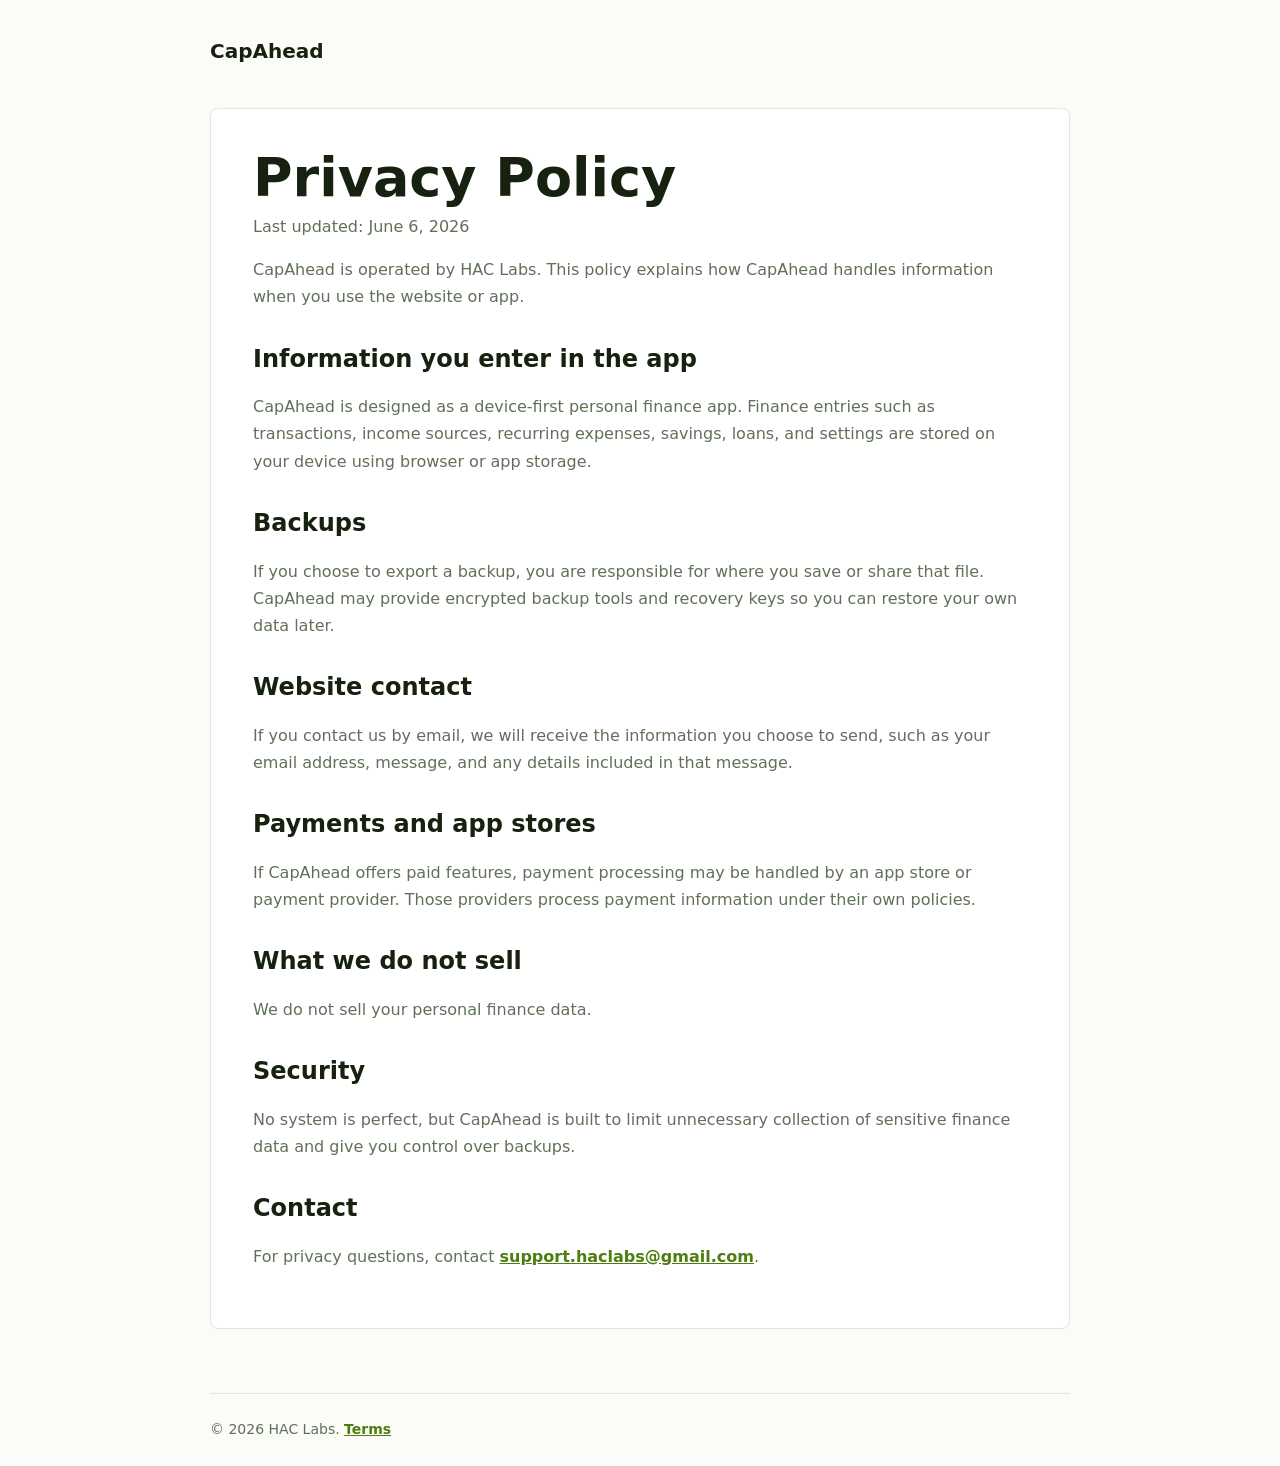
==== privacy.html @ 2d3ce10b "Create CapAhead website" ====
<!doctype html>
<html lang="en">
<head>
  <meta charset="utf-8">
  <meta name="viewport" content="width=device-width, initial-scale=1">
  <meta name="description" content="Privacy Policy for CapAhead by HAC Labs.">
  <title>Privacy Policy | CapAhead</title>
  <link rel="stylesheet" href="legal.css">
</head>
<body>
  <header><a class="brand" href="index.html">CapAhead</a></header>
  <main>
    <article class="doc">
      <h1>Privacy Policy</h1>
      <p class="updated">Last updated: June 6, 2026</p>

      <p>CapAhead is operated by HAC Labs. This policy explains how CapAhead handles information when you use the website or app.</p>

      <h2>Information you enter in the app</h2>
      <p>CapAhead is designed as a device-first personal finance app. Finance entries such as transactions, income sources, recurring expenses, savings, loans, and settings are stored on your device using browser or app storage.</p>

      <h2>Backups</h2>
      <p>If you choose to export a backup, you are responsible for where you save or share that file. CapAhead may provide encrypted backup tools and recovery keys so you can restore your own data later.</p>

      <h2>Website contact</h2>
      <p>If you contact us by email, we will receive the information you choose to send, such as your email address, message, and any details included in that message.</p>

      <h2>Payments and app stores</h2>
      <p>If CapAhead offers paid features, payment processing may be handled by an app store or payment provider. Those providers process payment information under their own policies.</p>

      <h2>What we do not sell</h2>
      <p>We do not sell your personal finance data.</p>

      <h2>Security</h2>
      <p>No system is perfect, but CapAhead is built to limit unnecessary collection of sensitive finance data and give you control over backups.</p>

      <h2>Contact</h2>
      <p>For privacy questions, contact <a href="mailto:support.haclabs@gmail.com">support.haclabs@gmail.com</a>.</p>
    </article>
  </main>
  <footer>© 2026 HAC Labs. <a href="terms.html">Terms</a></footer>
</body>
</html>
---- legal.css ----
:root {
  --bg: #fbfbf7;
  --surface: #ffffff;
  --text: #17210f;
  --muted: #60705a;
  --line: #e1e8d5;
  --primary: #4f7d0f;
  font-family: Inter, ui-sans-serif, system-ui, -apple-system, BlinkMacSystemFont, "Segoe UI", sans-serif;
}

* { box-sizing: border-box; }

body {
  margin: 0;
  background: var(--bg);
  color: var(--text);
  line-height: 1.7;
}

header,
main,
footer {
  width: min(860px, calc(100% - 32px));
  margin: 0 auto;
}

header { padding: 34px 0 12px; }

main { padding: 28px 0 64px; }

footer {
  border-top: 1px solid var(--line);
  padding: 24px 0;
  color: var(--muted);
  font-size: 14px;
}

a {
  color: var(--primary);
  font-weight: 700;
}

.brand {
  color: var(--text);
  text-decoration: none;
  font-weight: 900;
  font-size: 20px;
}

.doc {
  background: var(--surface);
  border: 1px solid var(--line);
  border-radius: 8px;
  padding: clamp(22px, 5vw, 42px);
}

h1 {
  margin: 0 0 8px;
  font-size: clamp(34px, 7vw, 54px);
  line-height: 1;
  letter-spacing: 0;
}

h2 {
  margin-top: 34px;
  line-height: 1.2;
}

p,
li {
  color: var(--muted);
}

.updated {
  color: var(--muted);
  margin-top: 0;
}
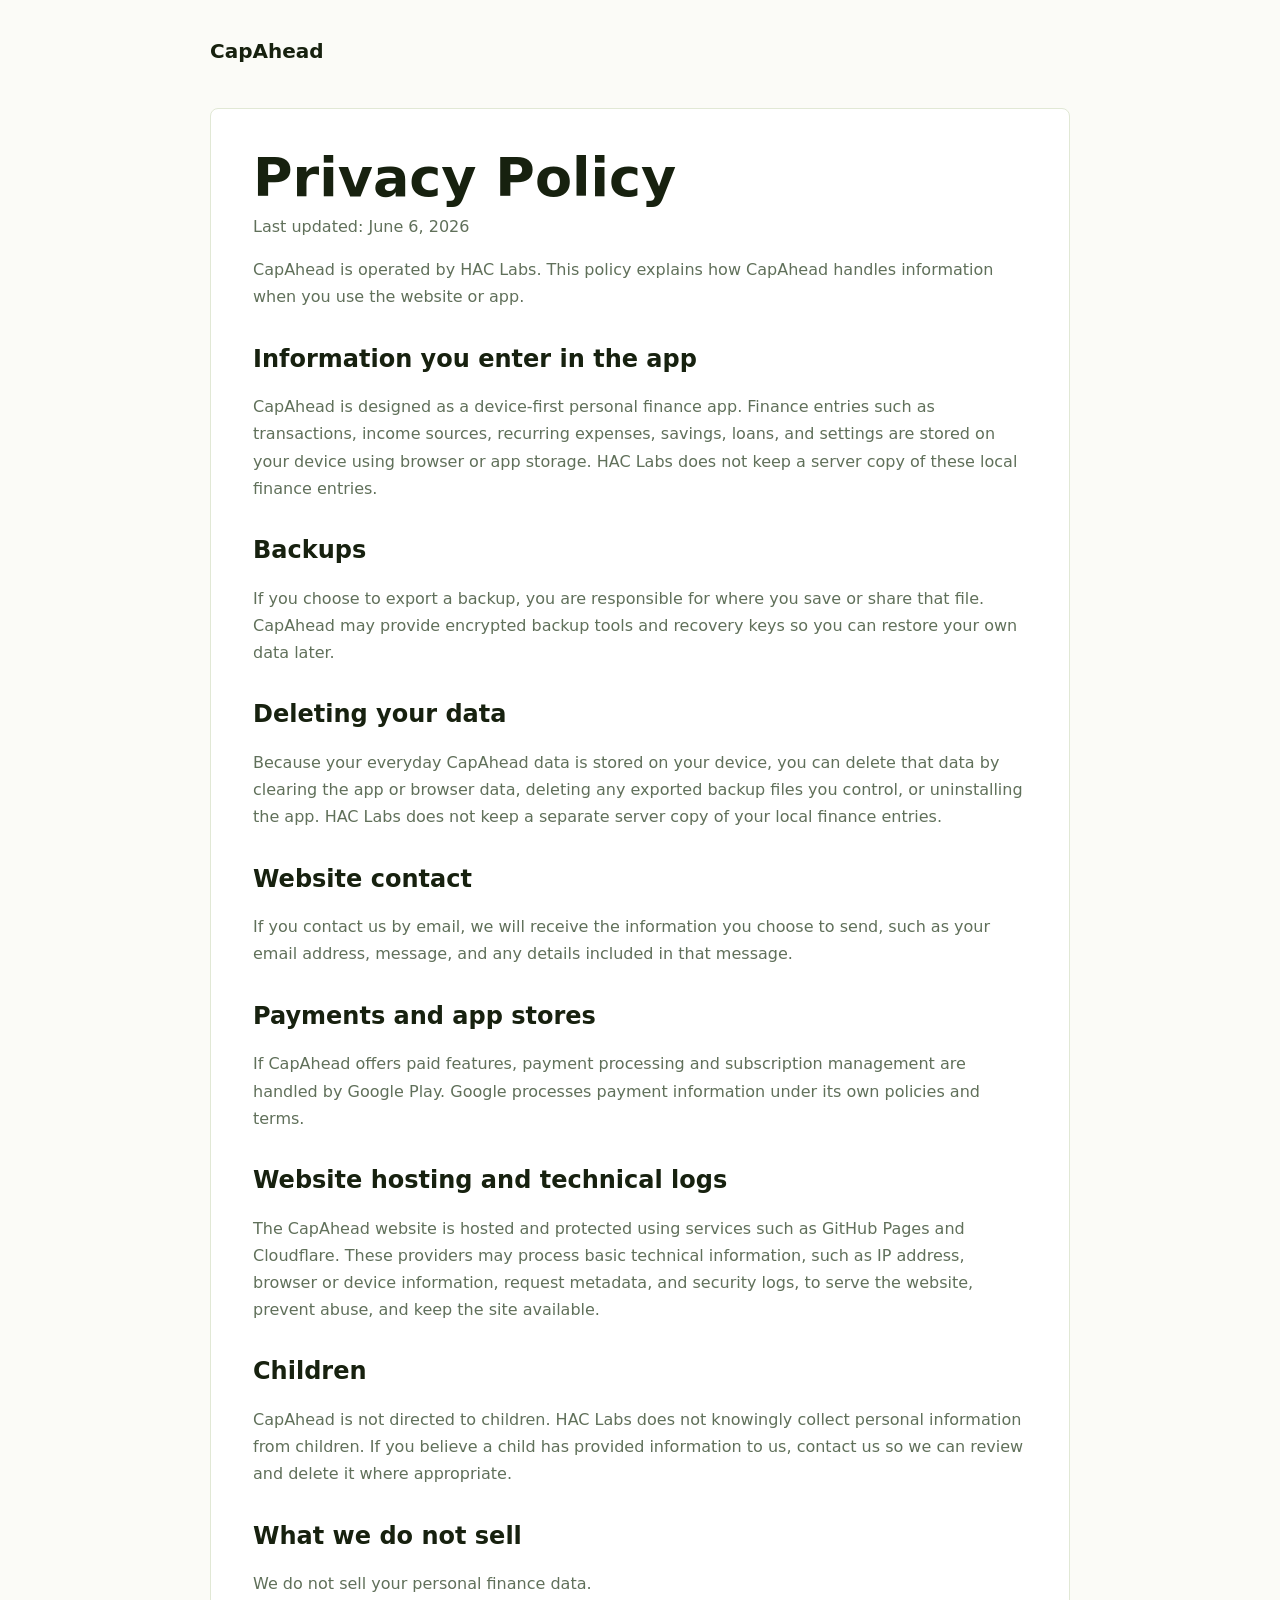
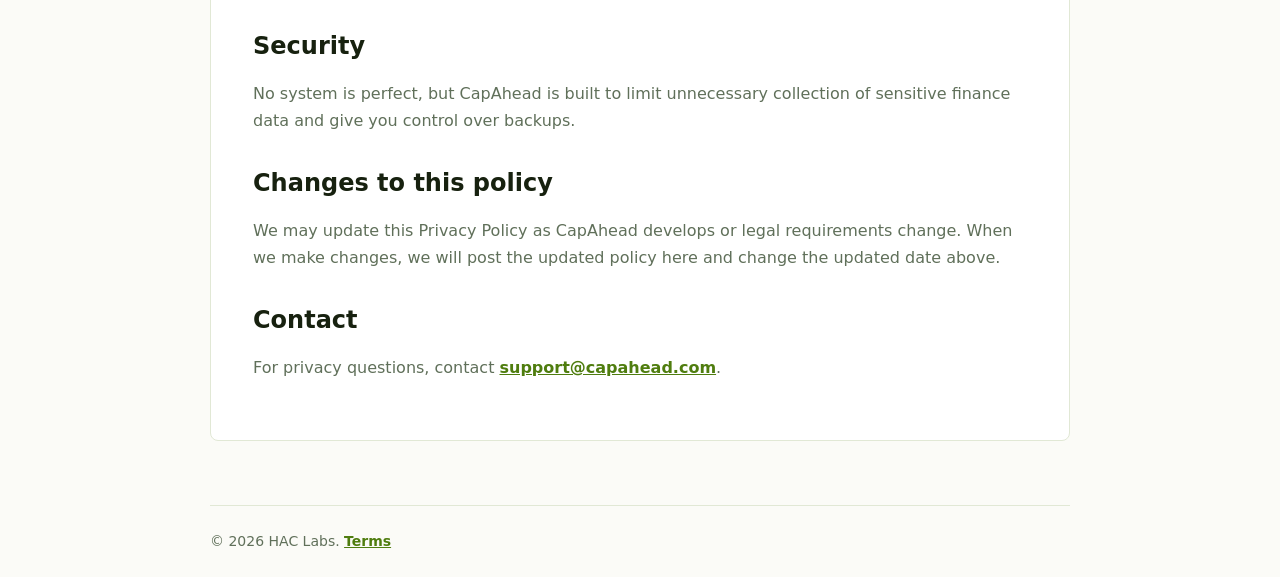
==== commit 7d0c373a: "Harden legal pages for launch" ====
--- a/privacy.html
+++ b/privacy.html
@@ -17,16 +17,25 @@
       <p>CapAhead is operated by HAC Labs. This policy explains how CapAhead handles information when you use the website or app.</p>
 
       <h2>Information you enter in the app</h2>
-      <p>CapAhead is designed as a device-first personal finance app. Finance entries such as transactions, income sources, recurring expenses, savings, loans, and settings are stored on your device using browser or app storage.</p>
+      <p>CapAhead is designed as a device-first personal finance app. Finance entries such as transactions, income sources, recurring expenses, savings, loans, and settings are stored on your device using browser or app storage. HAC Labs does not keep a server copy of these local finance entries.</p>
 
       <h2>Backups</h2>
       <p>If you choose to export a backup, you are responsible for where you save or share that file. CapAhead may provide encrypted backup tools and recovery keys so you can restore your own data later.</p>
+
+      <h2>Deleting your data</h2>
+      <p>Because your everyday CapAhead data is stored on your device, you can delete that data by clearing the app or browser data, deleting any exported backup files you control, or uninstalling the app. HAC Labs does not keep a separate server copy of your local finance entries.</p>
 
       <h2>Website contact</h2>
       <p>If you contact us by email, we will receive the information you choose to send, such as your email address, message, and any details included in that message.</p>
 
       <h2>Payments and app stores</h2>
-      <p>If CapAhead offers paid features, payment processing may be handled by an app store or payment provider. Those providers process payment information under their own policies.</p>
+      <p>If CapAhead offers paid features, payment processing and subscription management are handled by Google Play. Google processes payment information under its own policies and terms.</p>
+
+      <h2>Website hosting and technical logs</h2>
+      <p>The CapAhead website is hosted and protected using services such as GitHub Pages and Cloudflare. These providers may process basic technical information, such as IP address, browser or device information, request metadata, and security logs, to serve the website, prevent abuse, and keep the site available.</p>
+
+      <h2>Children</h2>
+      <p>CapAhead is not directed to children. HAC Labs does not knowingly collect personal information from children. If you believe a child has provided information to us, contact us so we can review and delete it where appropriate.</p>
 
       <h2>What we do not sell</h2>
       <p>We do not sell your personal finance data.</p>
@@ -34,10 +43,13 @@
       <h2>Security</h2>
       <p>No system is perfect, but CapAhead is built to limit unnecessary collection of sensitive finance data and give you control over backups.</p>
 
+      <h2>Changes to this policy</h2>
+      <p>We may update this Privacy Policy as CapAhead develops or legal requirements change. When we make changes, we will post the updated policy here and change the updated date above.</p>
+
       <h2>Contact</h2>
-      <p>For privacy questions, contact <a href="mailto:support.haclabs@gmail.com">support.haclabs@gmail.com</a>.</p>
+      <p>For privacy questions, contact <a href="mailto:support@capahead.com">support@capahead.com</a>.</p>
     </article>
   </main>
-  <footer>© 2026 HAC Labs. <a href="terms.html">Terms</a></footer>
+  <footer>&copy; 2026 HAC Labs. <a href="terms.html">Terms</a></footer>
 </body>
 </html>
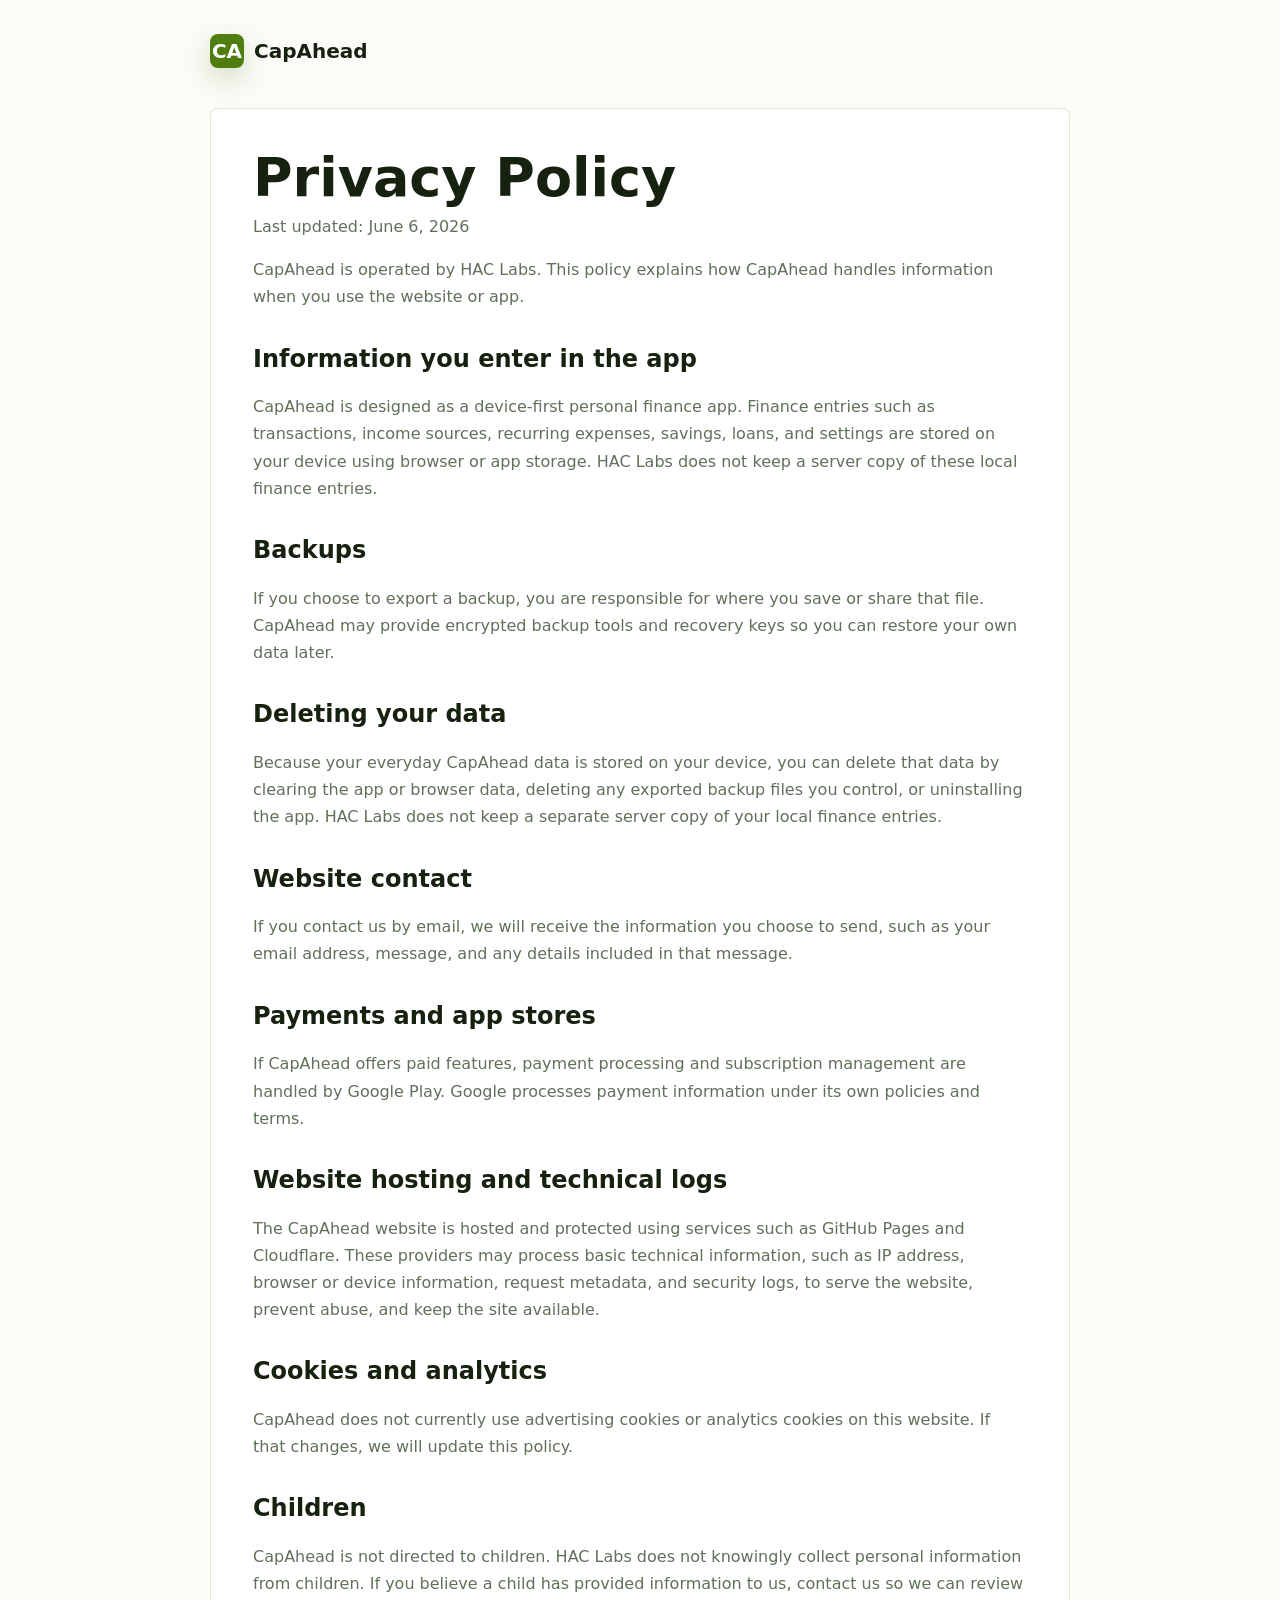
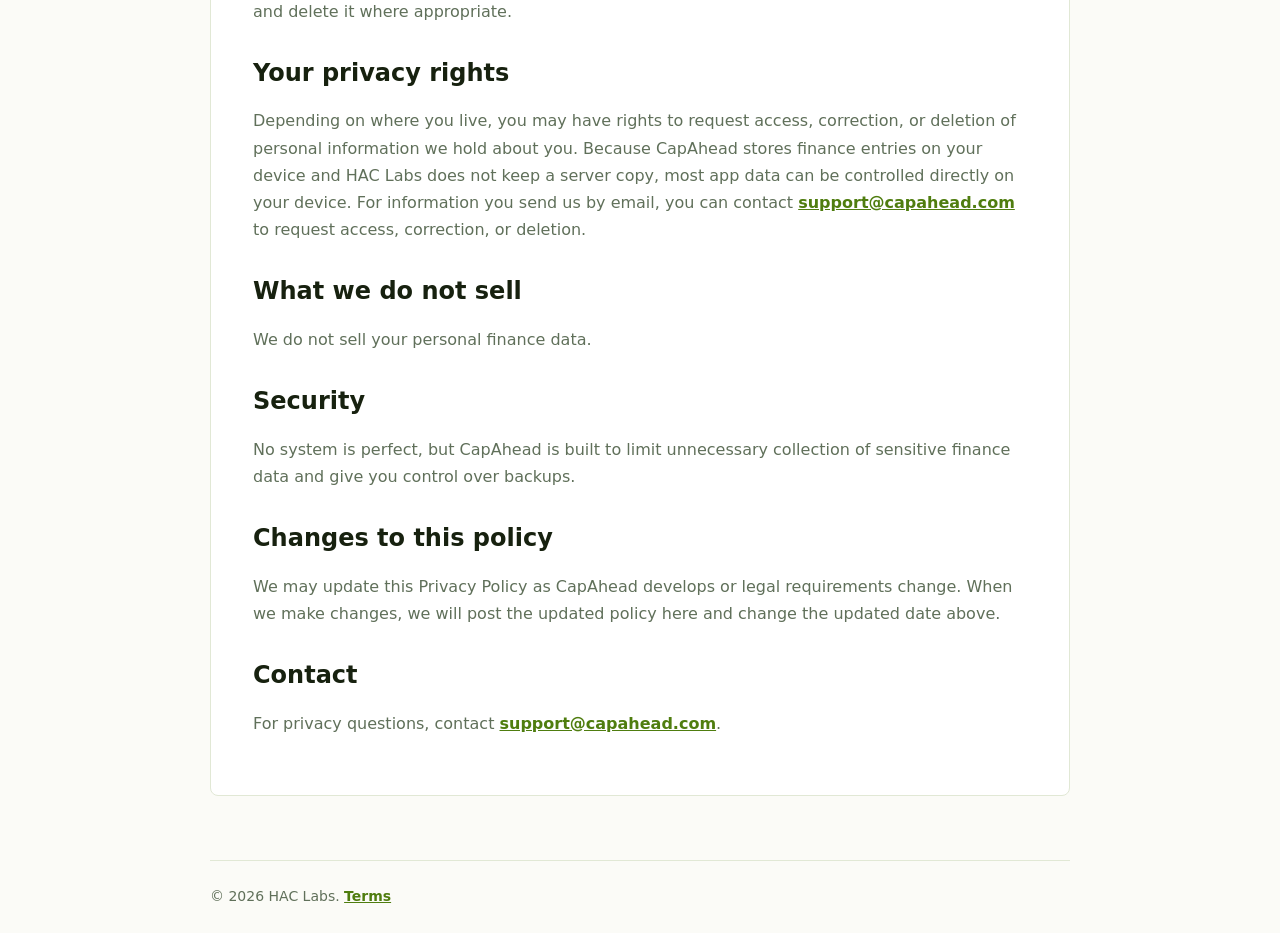
==== commit d1acfb8d: "Add global policy and trial details" ====
--- a/privacy.html
+++ b/privacy.html
@@ -8,7 +8,12 @@
   <link rel="stylesheet" href="legal.css">
 </head>
 <body>
-  <header><a class="brand" href="index.html">CapAhead</a></header>
+  <header>
+    <a class="brand" href="index.html" aria-label="CapAhead home">
+      <span class="brand-mark" aria-hidden="true">CA</span>
+      <span>CapAhead</span>
+    </a>
+  </header>
   <main>
     <article class="doc">
       <h1>Privacy Policy</h1>
@@ -34,8 +39,14 @@
       <h2>Website hosting and technical logs</h2>
       <p>The CapAhead website is hosted and protected using services such as GitHub Pages and Cloudflare. These providers may process basic technical information, such as IP address, browser or device information, request metadata, and security logs, to serve the website, prevent abuse, and keep the site available.</p>
 
+      <h2>Cookies and analytics</h2>
+      <p>CapAhead does not currently use advertising cookies or analytics cookies on this website. If that changes, we will update this policy.</p>
+
       <h2>Children</h2>
       <p>CapAhead is not directed to children. HAC Labs does not knowingly collect personal information from children. If you believe a child has provided information to us, contact us so we can review and delete it where appropriate.</p>
+
+      <h2>Your privacy rights</h2>
+      <p>Depending on where you live, you may have rights to request access, correction, or deletion of personal information we hold about you. Because CapAhead stores finance entries on your device and HAC Labs does not keep a server copy, most app data can be controlled directly on your device. For information you send us by email, you can contact <a href="mailto:support@capahead.com">support@capahead.com</a> to request access, correction, or deletion.</p>
 
       <h2>What we do not sell</h2>
       <p>We do not sell your personal finance data.</p>
--- a/legal.css
+++ b/legal.css
@@ -41,10 +41,26 @@
 }
 
 .brand {
+  display: inline-flex;
+  align-items: center;
+  gap: 10px;
   color: var(--text);
   text-decoration: none;
   font-weight: 900;
   font-size: 20px;
+}
+
+.brand-mark {
+  width: 34px;
+  height: 34px;
+  display: grid;
+  place-items: center;
+  border-radius: 8px;
+  background: var(--primary);
+  color: #fff;
+  font-weight: 900;
+  letter-spacing: 0;
+  box-shadow: 0 10px 26px rgba(79, 125, 15, 0.22);
 }
 
 .doc {
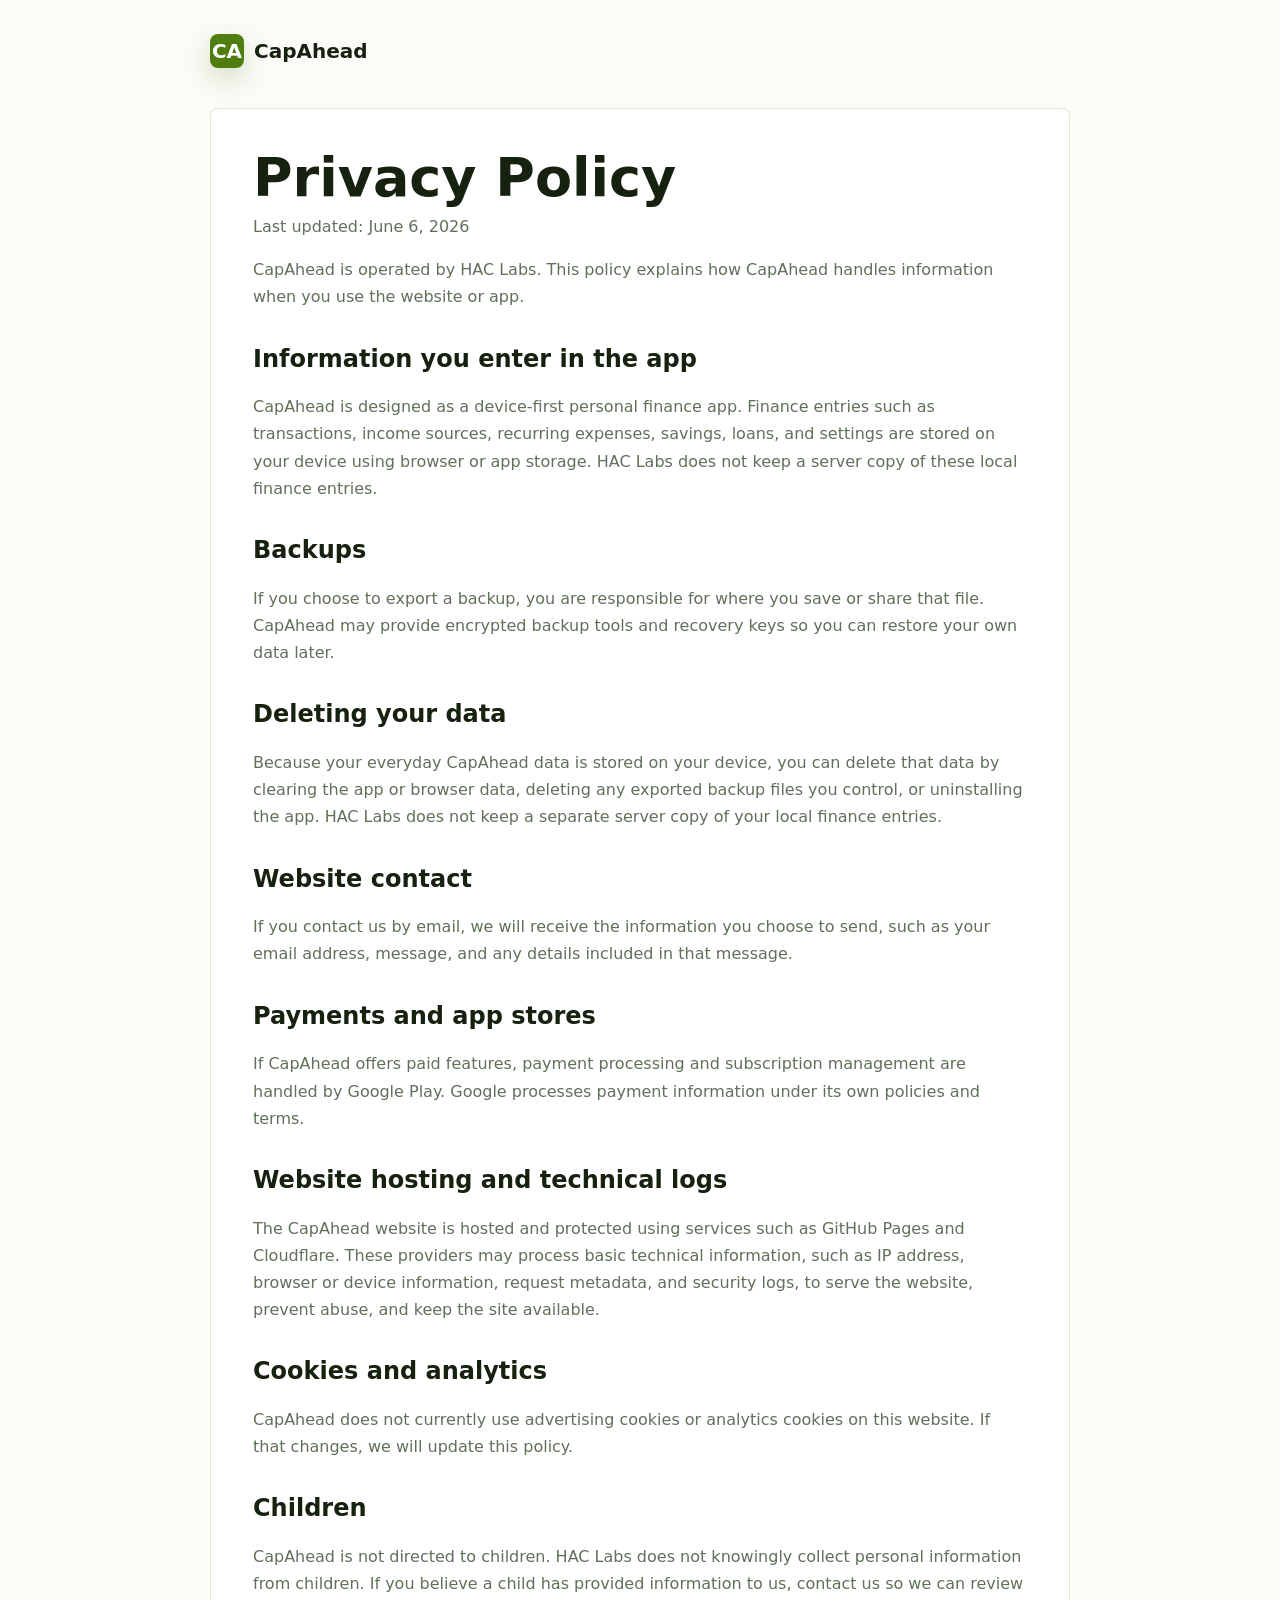
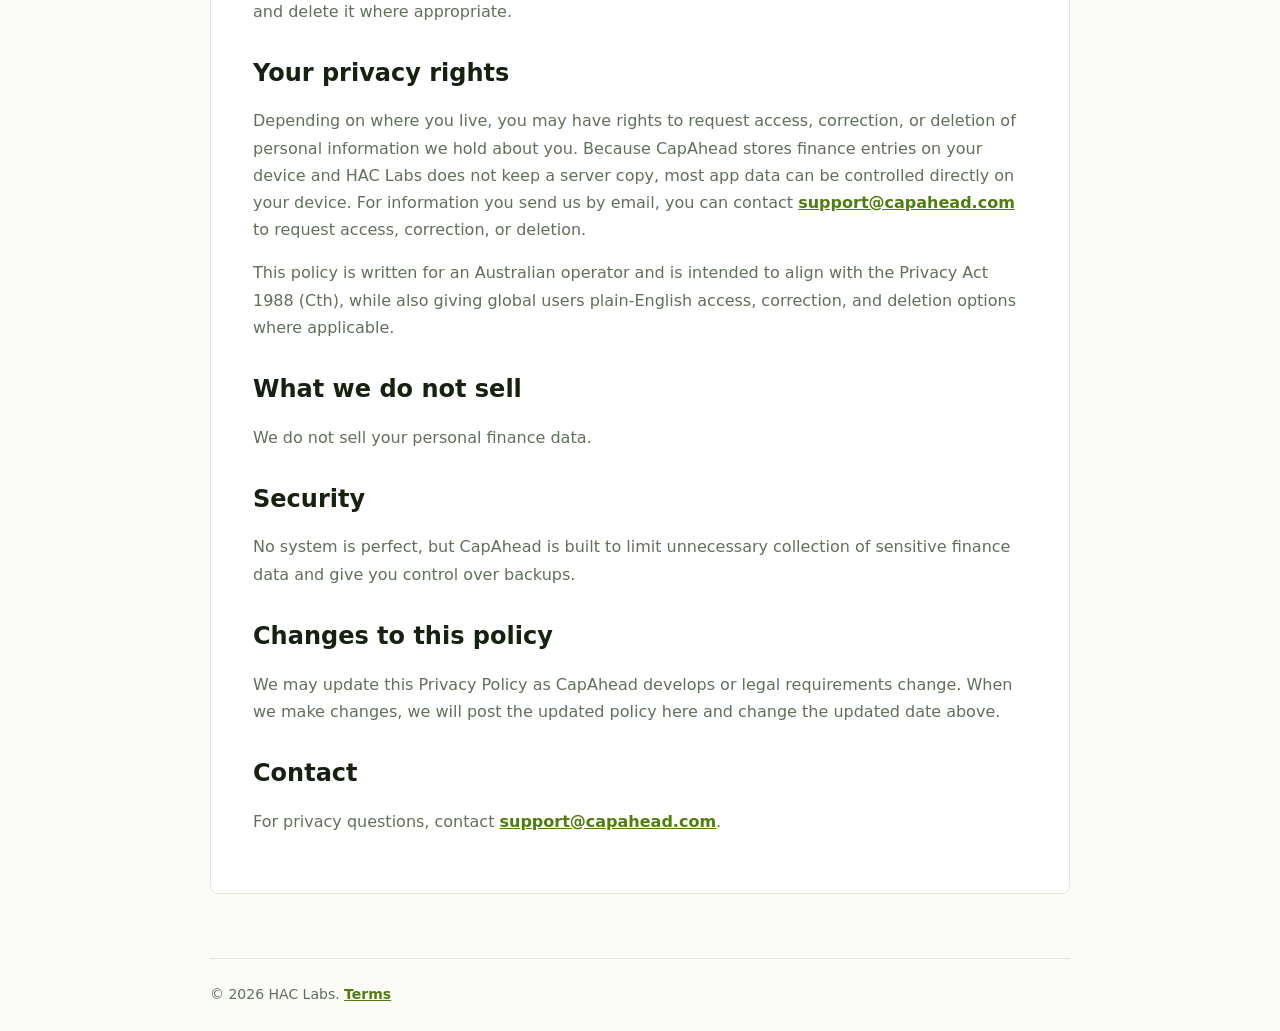
==== commit 404916ac: "Polish launch website funnel and SEO" ====
--- a/privacy.html
+++ b/privacy.html
@@ -4,6 +4,8 @@
   <meta charset="utf-8">
   <meta name="viewport" content="width=device-width, initial-scale=1">
   <meta name="description" content="Privacy Policy for CapAhead by HAC Labs.">
+  <link rel="canonical" href="https://capahead.com/privacy.html">
+  <link rel="icon" href="/favicon.svg" type="image/svg+xml">
   <title>Privacy Policy | CapAhead</title>
   <link rel="stylesheet" href="legal.css">
 </head>
@@ -47,6 +49,7 @@
 
       <h2>Your privacy rights</h2>
       <p>Depending on where you live, you may have rights to request access, correction, or deletion of personal information we hold about you. Because CapAhead stores finance entries on your device and HAC Labs does not keep a server copy, most app data can be controlled directly on your device. For information you send us by email, you can contact <a href="mailto:support@capahead.com">support@capahead.com</a> to request access, correction, or deletion.</p>
+      <p>This policy is written for an Australian operator and is intended to align with the Privacy Act 1988 (Cth), while also giving global users plain-English access, correction, and deletion options where applicable.</p>
 
       <h2>What we do not sell</h2>
       <p>We do not sell your personal finance data.</p>
